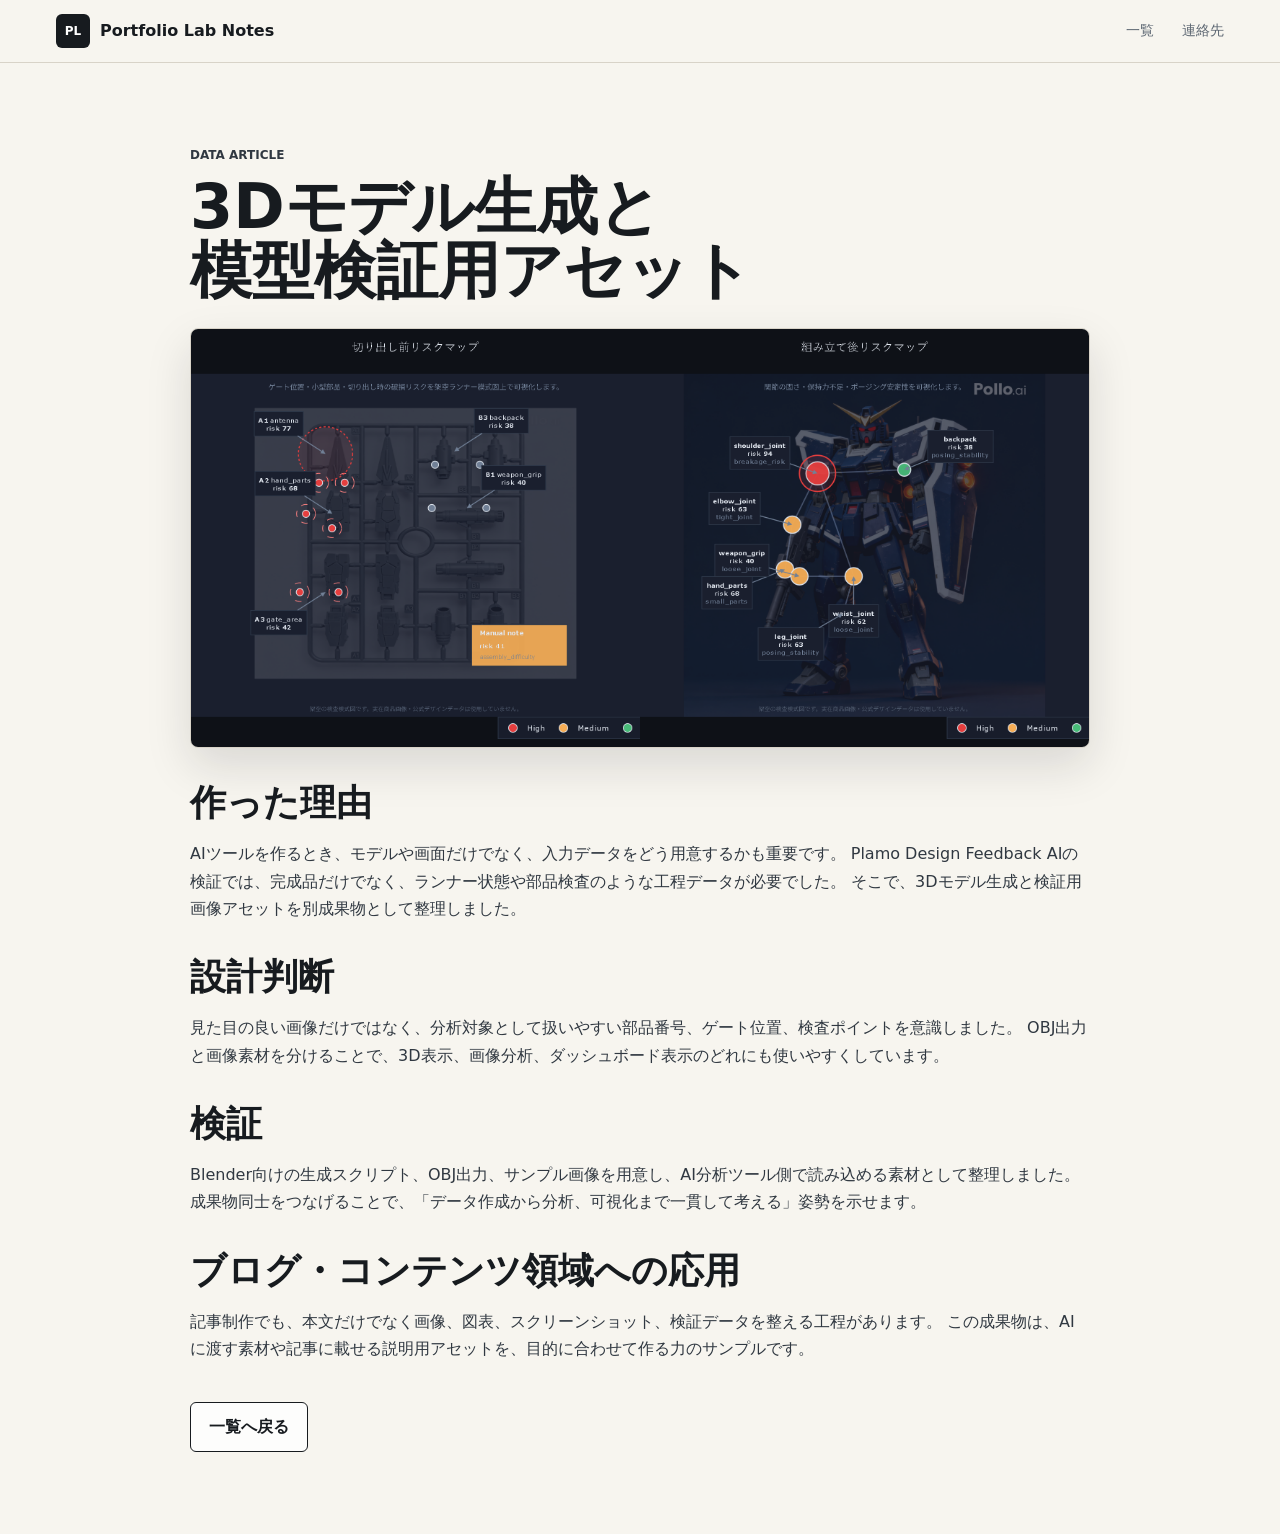
==== posts/3d-assets.html @ 49c7bf51 "Add detailed portfolio articles" ====
<!doctype html>
<html lang="ja">
  <head>
    <meta charset="utf-8">
    <meta name="viewport" content="width=device-width, initial-scale=1">
    <title>3Dモデル生成と検証アセット | Portfolio Lab Notes</title>
    <meta name="description" content="AI分析ツールの検証に使う3Dモデルと画像アセットの制作ログ。">
    <link rel="stylesheet" href="../styles.css">
  </head>
  <body>
    <header class="site-header">
      <a class="brand" href="../index.html#top"><span class="brand-mark">PL</span><span>Portfolio Lab Notes</span></a>
      <nav><a href="../index.html#articles">一覧</a><a href="../index.html#contact">連絡先</a></nav>
    </header>
    <main class="article-page">
      <p class="eyebrow">Data Article</p>
      <h1>3Dモデル生成と<br>模型検証用アセット</h1>
      <div class="split-image article-split">
        <img src="../assets/runner-sample.png" alt="ランナー状態のサンプル画像">
        <img src="../assets/assembled-sample.png" alt="組み立て後状態のサンプル画像">
      </div>
      <section>
        <h2>作った理由</h2>
        <p>
          AIツールを作るとき、モデルや画面だけでなく、入力データをどう用意するかも重要です。
          Plamo Design Feedback AIの検証では、完成品だけでなく、ランナー状態や部品検査のような工程データが必要でした。
          そこで、3Dモデル生成と検証用画像アセットを別成果物として整理しました。
        </p>
      </section>
      <section>
        <h2>設計判断</h2>
        <p>
          見た目の良い画像だけではなく、分析対象として扱いやすい部品番号、ゲート位置、検査ポイントを意識しました。
          OBJ出力と画像素材を分けることで、3D表示、画像分析、ダッシュボード表示のどれにも使いやすくしています。
        </p>
      </section>
      <section>
        <h2>検証</h2>
        <p>
          Blender向けの生成スクリプト、OBJ出力、サンプル画像を用意し、AI分析ツール側で読み込める素材として整理しました。
          成果物同士をつなげることで、「データ作成から分析、可視化まで一貫して考える」姿勢を示せます。
        </p>
      </section>
      <section>
        <h2>ブログ・コンテンツ領域への応用</h2>
        <p>
          記事制作でも、本文だけでなく画像、図表、スクリーンショット、検証データを整える工程があります。
          この成果物は、AIに渡す素材や記事に載せる説明用アセットを、目的に合わせて作る力のサンプルです。
        </p>
      </section>
      <a class="button secondary" href="../index.html#articles">一覧へ戻る</a>
    </main>
  </body>
</html>
---- styles.css ----
:root {
  color-scheme: light;
  --ink: #171b1f;
  --muted: #5e6873;
  --paper: #f7f5ef;
  --surface: #ffffff;
  --line: #d8d3c8;
  --teal: #006d77;
  --red: #b23a48;
  --ochre: #b7791f;
  --blue: #284b63;
  --shadow: 0 18px 45px rgba(23, 27, 31, 0.13);
}

* {
  box-sizing: border-box;
}

html {
  scroll-behavior: smooth;
}

body {
  margin: 0;
  overflow-x: hidden;
  background: var(--paper);
  color: var(--ink);
  font-family: "Segoe UI", "Noto Sans JP", system-ui, sans-serif;
  line-height: 1.7;
}

img {
  display: block;
  max-width: 100%;
}

a {
  color: inherit;
}

.site-header {
  position: sticky;
  top: 0;
  z-index: 20;
  display: flex;
  align-items: center;
  justify-content: space-between;
  gap: 20px;
  padding: 14px clamp(18px, 5vw, 56px);
  background: rgba(247, 245, 239, 0.92);
  border-bottom: 1px solid var(--line);
  backdrop-filter: blur(14px);
}

.brand {
  display: inline-flex;
  align-items: center;
  gap: 10px;
  font-weight: 800;
  text-decoration: none;
}

.brand-mark {
  display: grid;
  width: 34px;
  height: 34px;
  place-items: center;
  background: var(--ink);
  color: #fff;
  border-radius: 6px;
  font-size: 12px;
}

nav {
  display: flex;
  gap: clamp(12px, 3vw, 28px);
  color: var(--muted);
  font-size: 14px;
}

nav a {
  text-decoration: none;
}

.hero {
  position: relative;
  min-height: min(660px, 82vh);
  display: grid;
  align-items: end;
  overflow: hidden;
  border-bottom: 1px solid var(--line);
}

.hero-media {
  position: absolute;
  inset: 0;
  width: 100%;
  height: 100%;
  object-fit: cover;
  object-position: center top;
}

.hero::after {
  content: "";
  position: absolute;
  inset: 0;
  background: linear-gradient(90deg, rgba(247, 245, 239, 0.96), rgba(247, 245, 239, 0.76) 46%, rgba(247, 245, 239, 0.18));
}

.hero-copy {
  position: relative;
  z-index: 1;
  width: min(700px, calc(100% - 36px));
  margin: 0 0 clamp(42px, 9vh, 92px) clamp(18px, 6vw, 72px);
}

.eyebrow,
.post-meta {
  margin: 0 0 10px;
  color: var(--red);
  font-size: 12px;
  font-weight: 800;
  letter-spacing: 0;
  text-transform: uppercase;
}

h1,
h2,
h3,
p {
  overflow-wrap: anywhere;
}

h1 {
  max-width: 10.5em;
  margin: 0;
  font-size: clamp(38px, 6vw, 72px);
  line-height: 1.02;
  letter-spacing: 0;
}

.hero-copy p:not(.eyebrow) {
  max-width: 640px;
  margin: 22px 0 0;
  font-size: clamp(16px, 2.2vw, 19px);
  color: #27313a;
}

.hero-actions,
.filters {
  display: flex;
  flex-wrap: wrap;
  gap: 10px;
  margin-top: 26px;
}

.button,
.filter-button {
  min-height: 44px;
  padding: 10px 18px;
  border: 1px solid var(--ink);
  border-radius: 6px;
  font: inherit;
  font-weight: 800;
  text-decoration: none;
  cursor: pointer;
}

.button.primary,
.filter-button.active {
  background: var(--ink);
  color: #fff;
}

.button.secondary,
.filter-button {
  background: rgba(255, 255, 255, 0.82);
  color: var(--ink);
}

.summary-band {
  display: grid;
  grid-template-columns: repeat(3, 1fr);
  border-bottom: 1px solid var(--line);
  background: var(--surface);
}

.summary-band div {
  padding: 24px clamp(18px, 5vw, 56px);
  border-right: 1px solid var(--line);
}

.summary-band div:last-child {
  border-right: 0;
}

.summary-band strong {
  display: block;
  font-size: clamp(22px, 3vw, 34px);
}

.summary-band span {
  color: var(--muted);
  font-size: 14px;
}

.section {
  width: min(1180px, calc(100% - 36px));
  margin: 0 auto;
  padding: clamp(56px, 9vw, 96px) 0;
}

.section-heading {
  max-width: 720px;
  margin-bottom: 26px;
}

.section-heading h2,
.article-body h2,
.contact-band h2 {
  margin: 0;
  font-size: clamp(30px, 5vw, 54px);
  line-height: 1.08;
  letter-spacing: 0;
}

.section-heading p:last-child {
  color: var(--muted);
}

.article-grid {
  display: grid;
  grid-template-columns: repeat(2, minmax(0, 1fr));
  gap: 18px;
}

.post-card {
  min-height: 100%;
  overflow: hidden;
  background: var(--surface);
  border: 1px solid var(--line);
  border-radius: 8px;
  box-shadow: var(--shadow);
}

.post-card.hidden {
  display: none;
}

.post-card.featured {
  grid-column: span 2;
  display: grid;
  grid-template-columns: minmax(0, 1.15fr) minmax(320px, 0.85fr);
}

.post-card > img,
.split-image,
.visual-panel {
  width: 100%;
  height: 290px;
}

.post-card.featured > img {
  height: 100%;
  min-height: 420px;
}

.post-card > img {
  object-fit: cover;
  object-position: top center;
}

.split-image {
  display: grid;
  grid-template-columns: 1fr 1fr;
  background: #eef0ed;
}

.split-image img {
  width: 100%;
  height: 100%;
  object-fit: cover;
}

.visual-panel {
  display: grid;
  align-content: end;
  gap: 8px;
  padding: 26px;
  background:
    linear-gradient(135deg, rgba(0, 109, 119, 0.14), rgba(178, 58, 72, 0.12)),
    repeating-linear-gradient(0deg, #f8fbfa, #f8fbfa 18px, #e1e8e5 19px);
}

.visual-panel span {
  width: fit-content;
  padding: 4px 10px;
  border-radius: 999px;
  background: var(--teal);
  color: #fff;
  font-weight: 800;
}

.visual-panel b {
  max-width: 10em;
  font-size: 38px;
  line-height: 1.02;
}

.post-content {
  padding: 26px;
}

.post-content h3,
.detail-grid h3,
.timeline h3 {
  margin: 0 0 10px;
  font-size: 22px;
  line-height: 1.22;
}

.post-content p {
  color: var(--muted);
}

.fact-list {
  display: grid;
  gap: 6px;
  padding: 12px 0 0;
  margin: 0 0 18px;
  list-style: none;
  color: #39424c;
  font-size: 14px;
}

.fact-list li {
  padding-left: 12px;
  border-left: 3px solid var(--teal);
}

.post-content a,
.project-links a {
  color: var(--teal);
  font-weight: 800;
}

.project-links {
  display: flex;
  flex-wrap: wrap;
  gap: 12px;
  margin-top: 10px;
}

.project-links a {
  padding: 8px 12px;
  border: 1px solid var(--line);
  border-radius: 6px;
  background: #f8fbfa;
  text-decoration: none;
}

.article-body {
  display: grid;
  gap: 24px;
}

.article-body article {
  padding: clamp(24px, 5vw, 46px);
  background: var(--surface);
  border: 1px solid var(--line);
  border-radius: 8px;
}

.article-body article > p:not(.post-meta) {
  max-width: 880px;
  color: #303841;
}

.career-note {
  padding: 14px 16px;
  background: #eef5f3;
  border-left: 4px solid var(--teal);
  font-weight: 700;
}

.detail-grid {
  display: grid;
  grid-template-columns: repeat(3, 1fr);
  gap: 14px;
  margin-top: 22px;
}

.detail-grid div {
  padding: 18px;
  background: #f6f2e8;
  border-left: 4px solid var(--ochre);
}

.detail-grid p {
  margin-bottom: 0;
  color: var(--muted);
}

.timeline {
  border-top: 1px solid var(--line);
}

.timeline ol {
  display: grid;
  gap: 14px;
  padding: 0;
  margin: 0;
  list-style: none;
}

.timeline li {
  display: grid;
  grid-template-columns: 72px 1fr;
  gap: 18px;
  padding: 22px 0;
  border-bottom: 1px solid var(--line);
}

.timeline li span {
  color: var(--blue);
  font-size: 28px;
  font-weight: 900;
}

.timeline p {
  margin: 0;
  color: var(--muted);
}

.contact-band {
  display: flex;
  align-items: center;
  justify-content: space-between;
  gap: 24px;
  padding: clamp(36px, 6vw, 60px) clamp(18px, 6vw, 72px);
  background: var(--blue);
  color: #fff;
}

.contact-band .eyebrow,
.contact-band p {
  color: #e8e2d6;
}

.contact-band div {
  max-width: 780px;
}

.contact-actions {
  display: flex;
  flex-wrap: wrap;
  gap: 10px;
}

.button.light {
  background: #fff;
  color: var(--blue);
  border-color: #fff;
}

.article-page {
  width: min(900px, calc(100% - 36px));
  margin: 0 auto;
  padding: clamp(44px, 8vw, 82px) 0;
}

.article-page h1 {
  max-width: 13em;
  margin-bottom: 26px;
  font-size: clamp(36px, 6vw, 62px);
}

.article-page h2 {
  margin: 34px 0 10px;
  font-size: clamp(24px, 4vw, 36px);
  line-height: 1.18;
}

.article-page p {
  color: #303841;
}

.article-page > img,
.article-split,
.article-visual {
  width: 100%;
  height: auto;
  max-height: 520px;
  margin: 0 0 30px;
  overflow: hidden;
  border: 1px solid var(--line);
  border-radius: 8px;
  box-shadow: var(--shadow);
  object-fit: cover;
  object-position: top center;
}

.article-split {
  height: 420px;
}

.article-visual {
  height: 340px;
}

.article-page .button {
  display: inline-flex;
  align-items: center;
  margin: 24px 10px 0 0;
}

footer {
  padding: 22px clamp(18px, 6vw, 72px);
  color: var(--muted);
  background: #fff;
}

@media (max-width: 860px) {
  .site-header {
    align-items: flex-start;
    flex-direction: column;
  }

  .hero {
    min-height: 640px;
  }

  .hero::after {
    background: linear-gradient(180deg, rgba(247, 245, 239, 0.96), rgba(247, 245, 239, 0.9) 58%, rgba(247, 245, 239, 0.34));
  }

  .summary-band,
  .article-grid,
  .detail-grid,
  .post-card.featured {
    grid-template-columns: 1fr;
  }

  .post-card.featured {
    grid-column: span 1;
  }

  .post-card.featured > img {
    height: 340px;
    min-height: 0;
  }

  .summary-band div {
    border-right: 0;
    border-bottom: 1px solid var(--line);
  }

  .contact-band {
    align-items: flex-start;
    flex-direction: column;
  }
}

@media (max-width: 560px) {
  nav {
    width: 100%;
    justify-content: flex-start;
    flex-wrap: wrap;
    gap: 8px 22px;
    font-size: 13px;
  }

  .hero-copy {
    width: calc(100% - 28px);
    margin-left: 14px;
    margin-bottom: 34px;
  }

  h1 {
    max-width: 100%;
    font-size: 32px;
  }

  .article-page h1 {
    font-size: 30px;
    line-height: 1.14;
    word-break: keep-all;
  }

  .post-card > img,
  .split-image,
  .visual-panel {
    height: 230px;
  }

  .timeline li {
    grid-template-columns: 1fr;
  }
}
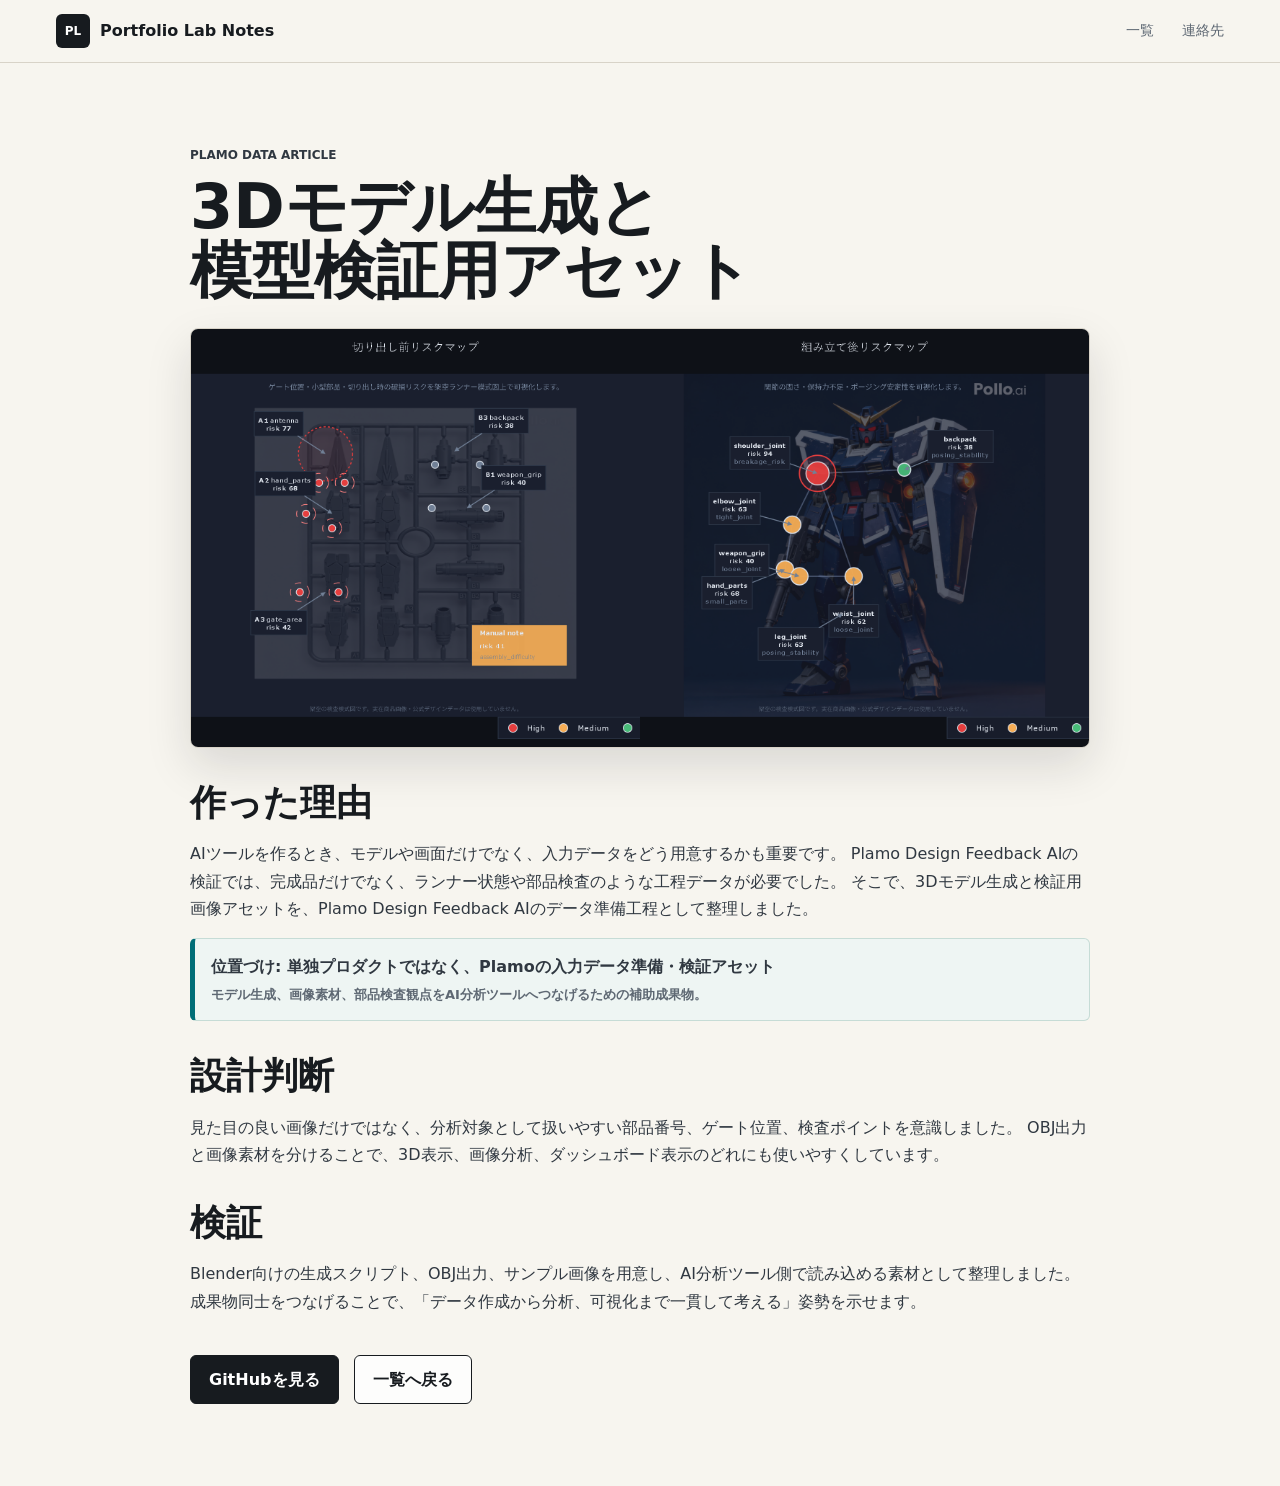
==== commit 5d7ecf29: "Improve portfolio project links and evidence notes" ====
--- a/posts/3d-assets.html
+++ b/posts/3d-assets.html
@@ -13,7 +13,7 @@
       <nav><a href="../index.html#articles">一覧</a><a href="../index.html#contact">連絡先</a></nav>
     </header>
     <main class="article-page">
-      <p class="eyebrow">Data Article</p>
+      <p class="eyebrow">Plamo Data Article</p>
       <h1>3Dモデル生成と<br>模型検証用アセット</h1>
       <div class="split-image article-split">
         <img src="../assets/runner-sample.png" alt="ランナー状態のサンプル画像">
@@ -24,7 +24,11 @@
         <p>
           AIツールを作るとき、モデルや画面だけでなく、入力データをどう用意するかも重要です。
           Plamo Design Feedback AIの検証では、完成品だけでなく、ランナー状態や部品検査のような工程データが必要でした。
-          そこで、3Dモデル生成と検証用画像アセットを別成果物として整理しました。
+          そこで、3Dモデル生成と検証用画像アセットを、Plamo Design Feedback AIのデータ準備工程として整理しました。
+        </p>
+        <p class="result-highlight">
+          位置づけ: 単独プロダクトではなく、Plamoの入力データ準備・検証アセット
+          <span>モデル生成、画像素材、部品検査観点をAI分析ツールへつなげるための補助成果物。</span>
         </p>
       </section>
       <section>
@@ -41,13 +45,7 @@
           成果物同士をつなげることで、「データ作成から分析、可視化まで一貫して考える」姿勢を示せます。
         </p>
       </section>
-      <section>
-        <h2>ブログ・コンテンツ領域への応用</h2>
-        <p>
-          記事制作でも、本文だけでなく画像、図表、スクリーンショット、検証データを整える工程があります。
-          この成果物は、AIに渡す素材や記事に載せる説明用アセットを、目的に合わせて作る力のサンプルです。
-        </p>
-      </section>
+      <a class="button primary" href="https://github.com/kur11208/3Dmodel" target="_blank" rel="noreferrer">GitHubを見る</a>
       <a class="button secondary" href="../index.html#articles">一覧へ戻る</a>
     </main>
   </body>
--- a/styles.css
+++ b/styles.css
@@ -307,6 +307,31 @@
   line-height: 1.02;
 }
 
+.visual-panel.tft {
+  grid-template-columns: 72px 1fr;
+  align-content: end;
+  align-items: end;
+  background:
+    linear-gradient(135deg, rgba(40, 75, 99, 0.18), rgba(183, 121, 31, 0.16)),
+    repeating-linear-gradient(135deg, #f9faf6, #f9faf6 16px, #e6ece5 17px);
+}
+
+.visual-panel.tft img {
+  width: 72px;
+  height: 72px;
+  border-radius: 8px;
+  box-shadow: 0 8px 22px rgba(23, 27, 31, 0.18);
+}
+
+.visual-panel.tft span {
+  grid-column: 1 / -1;
+  background: var(--blue);
+}
+
+.visual-panel.tft b {
+  grid-column: 1 / -1;
+}
+
 .post-content {
   padding: 26px;
 }
@@ -336,6 +361,25 @@
 .fact-list li {
   padding-left: 12px;
   border-left: 3px solid var(--teal);
+}
+
+.result-highlight {
+  margin: 16px 0 18px;
+  padding: 14px 16px;
+  background: #eef5f3;
+  border: 1px solid #c6dcd6;
+  border-left: 5px solid var(--teal);
+  border-radius: 6px;
+  color: #24313a;
+  font-weight: 800;
+}
+
+.result-highlight span {
+  display: block;
+  margin-top: 4px;
+  color: var(--muted);
+  font-size: 13px;
+  font-weight: 700;
 }
 
 .post-content a,
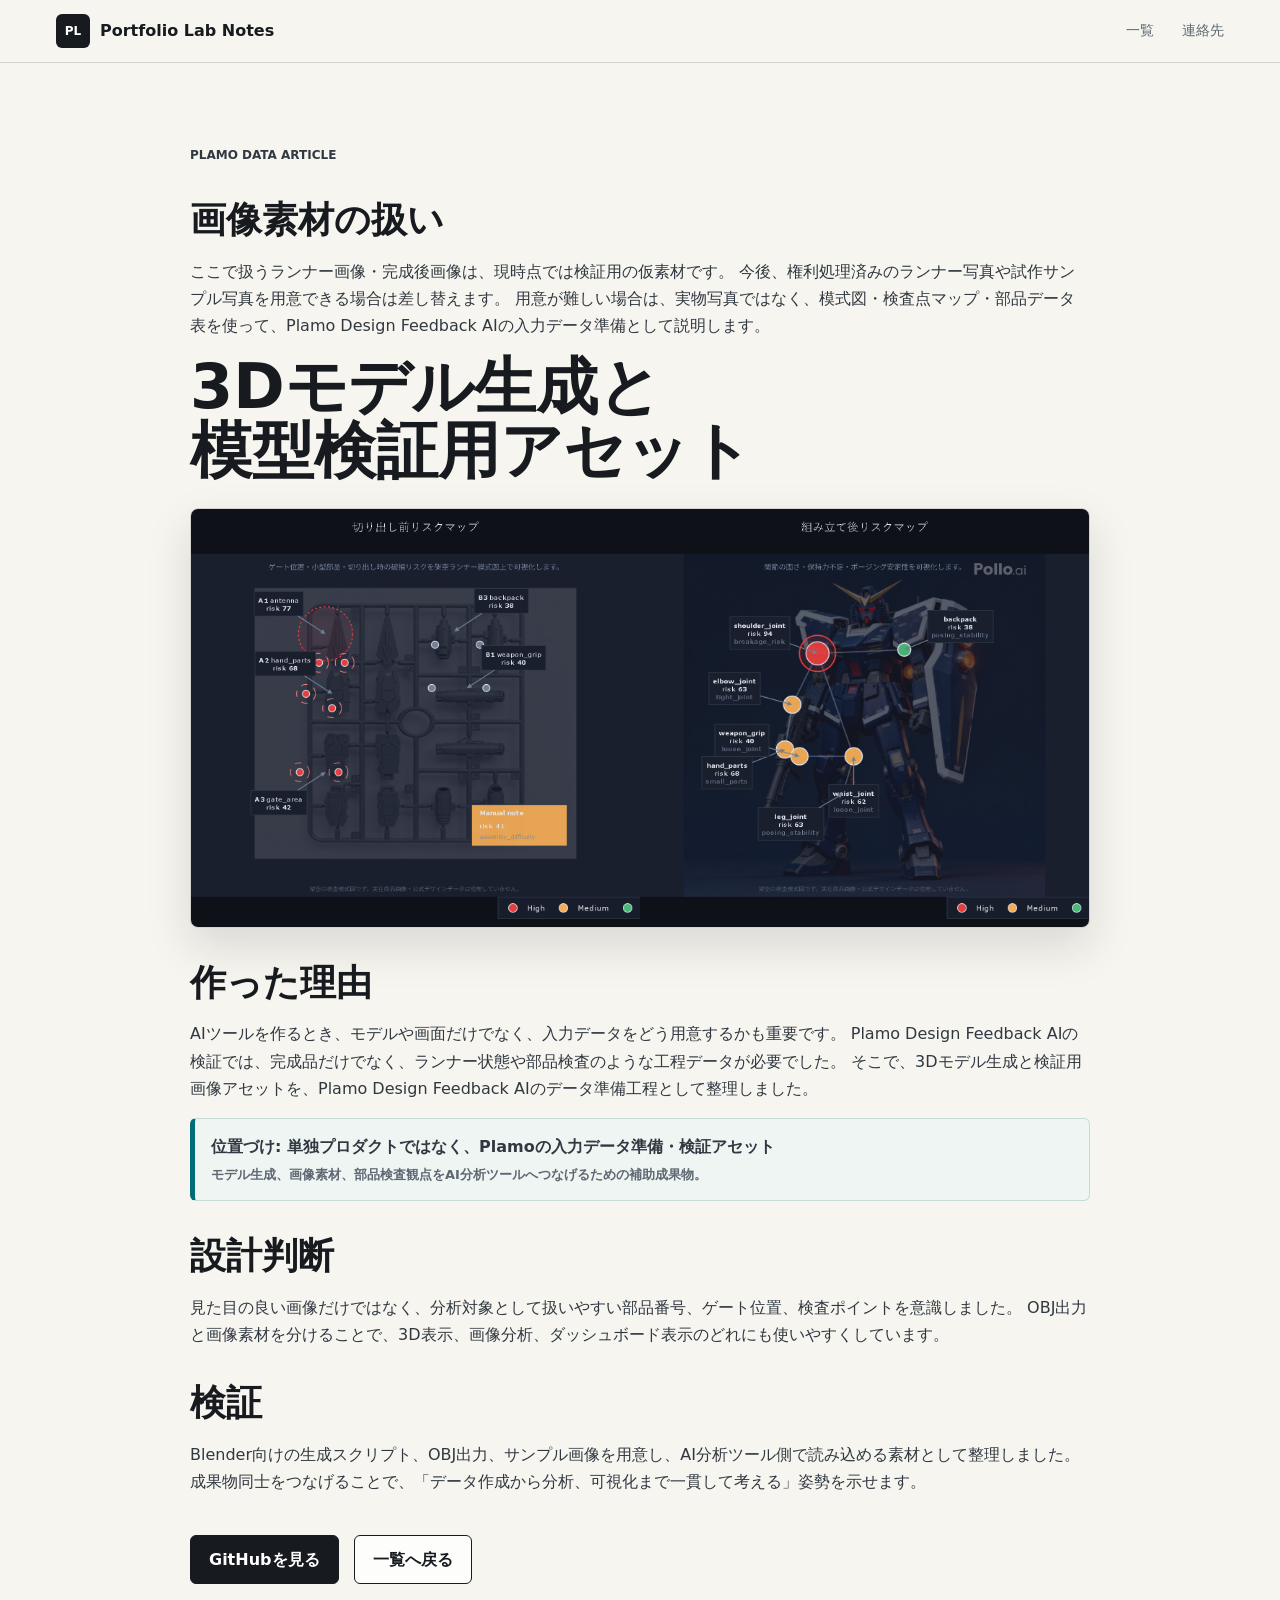
==== commit 69e41f52: "Clarify placeholder plamo images" ====
--- a/posts/3d-assets.html
+++ b/posts/3d-assets.html
@@ -14,6 +14,14 @@
     </header>
     <main class="article-page">
       <p class="eyebrow">Plamo Data Article</p>
+      <section>
+        <h2>画像素材の扱い</h2>
+        <p>
+          ここで扱うランナー画像・完成後画像は、現時点では検証用の仮素材です。
+          今後、権利処理済みのランナー写真や試作サンプル写真を用意できる場合は差し替えます。
+          用意が難しい場合は、実物写真ではなく、模式図・検査点マップ・部品データ表を使って、Plamo Design Feedback AIの入力データ準備として説明します。
+        </p>
+      </section>
       <h1>3Dモデル生成と<br>模型検証用アセット</h1>
       <div class="split-image article-split">
         <img src="../assets/runner-sample.png" alt="ランナー状態のサンプル画像">
--- a/styles.css
+++ b/styles.css
@@ -129,6 +129,19 @@
 h3,
 p {
   overflow-wrap: anywhere;
+}
+
+pre {
+  overflow-x: auto;
+  padding: 16px;
+  background: #171b1f;
+  color: #f7f5ef;
+  border-radius: 6px;
+}
+
+code {
+  font-family: "Cascadia Code", "Consolas", monospace;
+  font-size: 0.92em;
 }
 
 h1 {
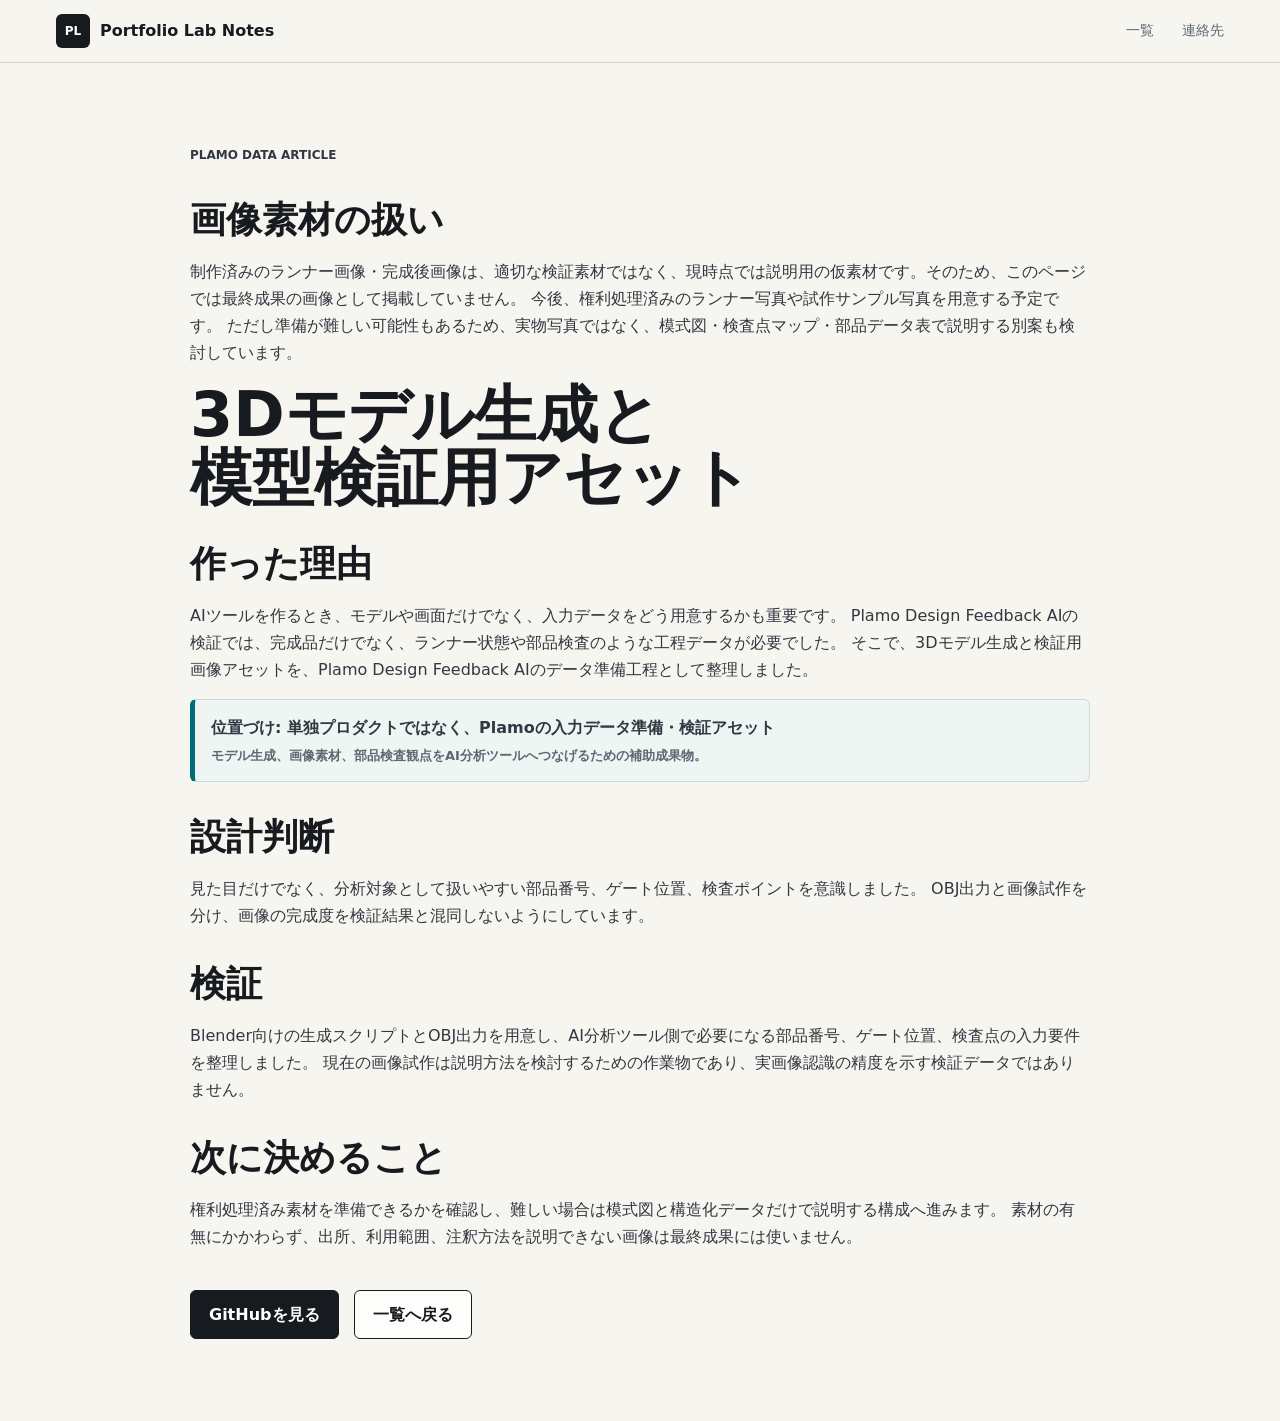
==== commit a7ef2477: "Clarify work-in-progress image plan" ====
--- a/posts/3d-assets.html
+++ b/posts/3d-assets.html
@@ -17,16 +17,12 @@
       <section>
         <h2>画像素材の扱い</h2>
         <p>
-          ここで扱うランナー画像・完成後画像は、現時点では検証用の仮素材です。
-          今後、権利処理済みのランナー写真や試作サンプル写真を用意できる場合は差し替えます。
-          用意が難しい場合は、実物写真ではなく、模式図・検査点マップ・部品データ表を使って、Plamo Design Feedback AIの入力データ準備として説明します。
+          制作済みのランナー画像・完成後画像は、適切な検証素材ではなく、現時点では説明用の仮素材です。そのため、このページでは最終成果の画像として掲載していません。
+          今後、権利処理済みのランナー写真や試作サンプル写真を用意する予定です。
+          ただし準備が難しい可能性もあるため、実物写真ではなく、模式図・検査点マップ・部品データ表で説明する別案も検討しています。
         </p>
       </section>
       <h1>3Dモデル生成と<br>模型検証用アセット</h1>
-      <div class="split-image article-split">
-        <img src="../assets/runner-sample.png" alt="ランナー状態のサンプル画像">
-        <img src="../assets/assembled-sample.png" alt="組み立て後状態のサンプル画像">
-      </div>
       <section>
         <h2>作った理由</h2>
         <p>
@@ -42,15 +38,22 @@
       <section>
         <h2>設計判断</h2>
         <p>
-          見た目の良い画像だけではなく、分析対象として扱いやすい部品番号、ゲート位置、検査ポイントを意識しました。
-          OBJ出力と画像素材を分けることで、3D表示、画像分析、ダッシュボード表示のどれにも使いやすくしています。
+          見た目だけでなく、分析対象として扱いやすい部品番号、ゲート位置、検査ポイントを意識しました。
+          OBJ出力と画像試作を分け、画像の完成度を検証結果と混同しないようにしています。
         </p>
       </section>
       <section>
         <h2>検証</h2>
         <p>
-          Blender向けの生成スクリプト、OBJ出力、サンプル画像を用意し、AI分析ツール側で読み込める素材として整理しました。
-          成果物同士をつなげることで、「データ作成から分析、可視化まで一貫して考える」姿勢を示せます。
+          Blender向けの生成スクリプトとOBJ出力を用意し、AI分析ツール側で必要になる部品番号、ゲート位置、検査点の入力要件を整理しました。
+          現在の画像試作は説明方法を検討するための作業物であり、実画像認識の精度を示す検証データではありません。
+        </p>
+      </section>
+      <section>
+        <h2>次に決めること</h2>
+        <p>
+          権利処理済み素材を準備できるかを確認し、難しい場合は模式図と構造化データだけで説明する構成へ進みます。
+          素材の有無にかかわらず、出所、利用範囲、注釈方法を説明できない画像は最終成果には使いません。
         </p>
       </section>
       <a class="button primary" href="https://github.com/kur11208/3Dmodel" target="_blank" rel="noreferrer">GitHubを見る</a>
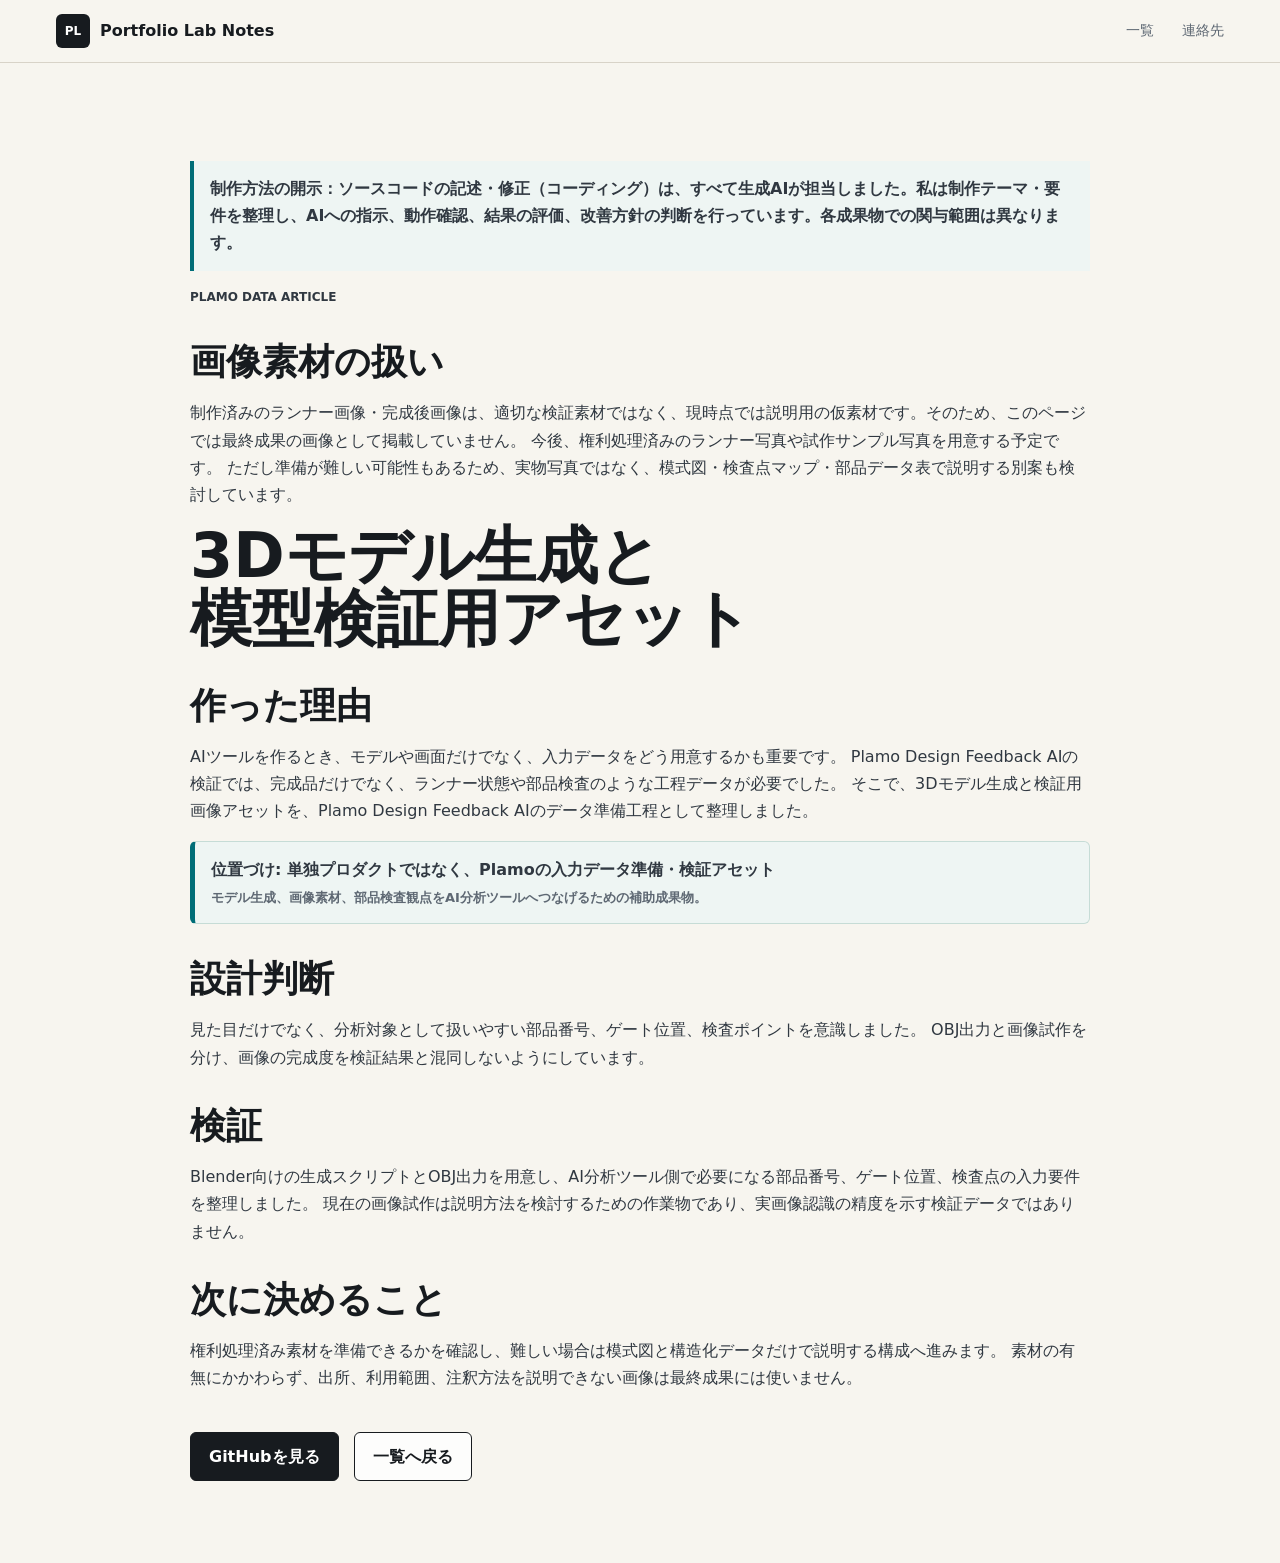
==== commit f7c694fc: "Make full AI coding authorship visible on portfolio page" ====
--- a/posts/3d-assets.html
+++ b/posts/3d-assets.html
@@ -13,6 +13,7 @@
       <nav><a href="../index.html#articles">一覧</a><a href="../index.html#contact">連絡先</a></nav>
     </header>
     <main class="article-page">
+      <p class="career-note"><strong>制作方法の開示：</strong>ソースコードの記述・修正（コーディング）は、すべて生成AIが担当しました。私は制作テーマ・要件を整理し、AIへの指示、動作確認、結果の評価、改善方針の判断を行っています。各成果物での関与範囲は異なります。</p>
       <p class="eyebrow">Plamo Data Article</p>
       <section>
         <h2>画像素材の扱い</h2>
